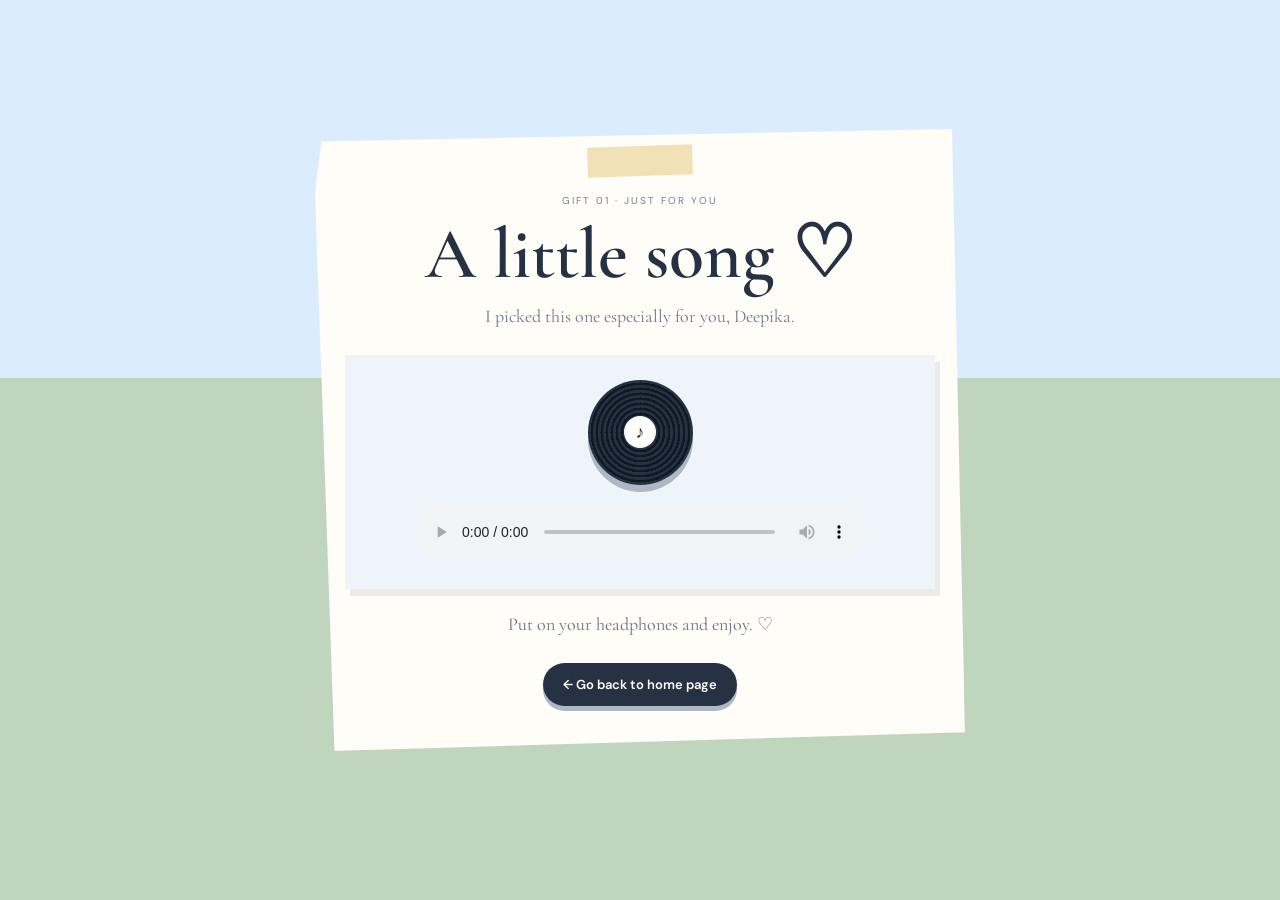
==== 1.gift.html @ 0632876a "Create Gift 01 music page" ====
<!DOCTYPE html>
<html lang="en">
<head>
  <meta charset="UTF-8">
  <meta name="viewport" content="width=device-width, initial-scale=1.0">
  <meta name="theme-color" content="#dcecff">
  <title>Gift 01 — A Little Song</title>
  <link rel="preconnect" href="https://fonts.googleapis.com">
  <link rel="preconnect" href="https://fonts.gstatic.com" crossorigin>
  <link href="https://fonts.googleapis.com/css2?family=Cormorant+Garamond:wght@500;600;700&family=DM+Sans:wght@400;500;600&display=swap" rel="stylesheet">
  <style>
    *{box-sizing:border-box}
    html,body{margin:0;min-height:100%;font-family:"DM Sans",sans-serif;color:#263243}
    body{background:linear-gradient(#dcecff 0 42%,#bfd5bd 42% 100%);padding:30px 18px 50px}
    .page{min-height:calc(100vh - 80px);display:grid;place-items:center}
    .paper{width:min(650px,94vw);padding:65px 30px 45px;text-align:center;background:#fffdf8;position:relative;box-shadow:12px 18px 0 rgba(67,79,92,.12),0 20px 42px rgba(52,70,92,.13);clip-path:polygon(1% 2%,98% 0,100% 97%,3% 100%,0 10%)}
    .tape{position:absolute;width:105px;height:30px;background:rgba(239,218,164,.78);top:17px;left:50%;transform:translateX(-50%) rotate(-2deg)}
    .eyebrow{font-size:10px;letter-spacing:.2em;text-transform:uppercase;color:#718095;margin:0 0 15px}
    h1{font:600 clamp(48px,8vw,72px)/.9 "Cormorant Garamond",serif;margin:0}
    .subtitle{font:18px "Cormorant Garamond",serif;color:#6d7888;margin:18px 0 28px}
    .player{background:#eef4fa;padding:25px 20px;box-shadow:5px 7px 0 rgba(67,79,92,.1)}
    .disc{width:105px;height:105px;border-radius:50%;margin:0 auto 20px;background:repeating-radial-gradient(circle,#263243 0 2px,#101821 3px 5px);box-shadow:0 7px 0 #aeb8c4;display:grid;place-items:center}
    .disc:after{content:"♪";width:32px;height:32px;border-radius:50%;display:grid;place-items:center;background:#fffdf8;color:#263243;font-size:18px}
    audio{width:100%;max-width:450px}
    .note{font:18px "Cormorant Garamond",serif;color:#657184;margin:24px 0 28px}
    .back{display:inline-block;color:#fff;text-decoration:none;background:#263243;padding:13px 20px;border-radius:999px;box-shadow:0 5px 0 #aeb8c4;font-size:13px;font-weight:600}
    .back:active{transform:translateY(2px);box-shadow:0 3px 0 #aeb8c4}
    @media(max-width:500px){body{padding:18px 12px 35px}.paper{padding:58px 18px 38px}.player{padding:22px 12px}.subtitle{font-size:17px}}
  </style>
</head>
<body>
  <main class="page">
    <section class="paper">
      <div class="tape"></div>
      <p class="eyebrow">Gift 01 · Just for you</p>
      <h1>A little song ♡</h1>
      <p class="subtitle">I picked this one especially for you, Deepika.</p>

      <div class="player">
        <div class="disc" aria-hidden="true"></div>
        <audio controls preload="metadata">
          <source src="assets/music.mp3" type="audio/mpeg">
          Your browser does not support audio playback.
        </audio>
      </div>

      <p class="note">Put on your headphones and enjoy. ♡</p>
      <a class="back" href="index.html">← Go back to home page</a>
    </section>
  </main>
</body>
</html>
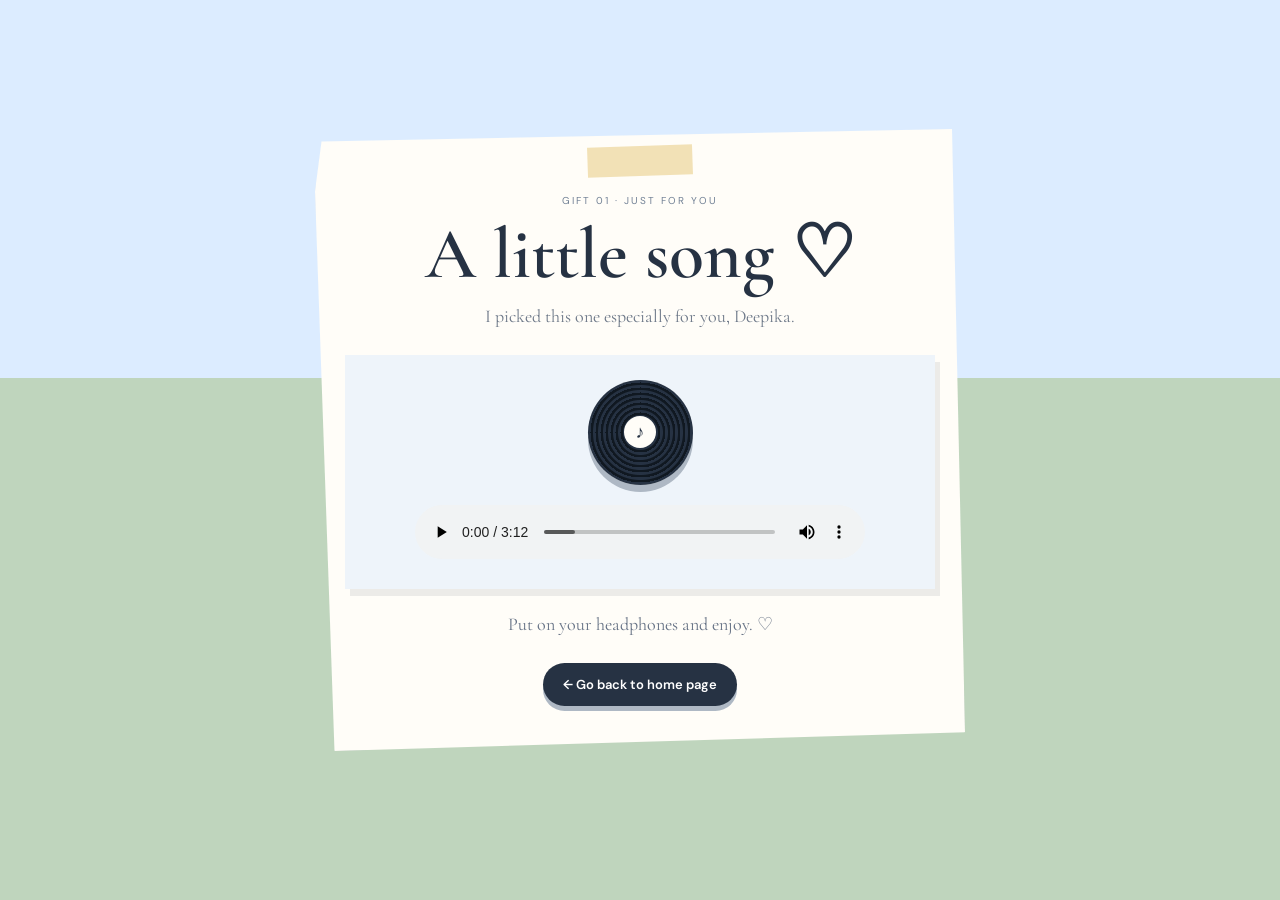
==== commit 1da07cce: "Change audio source to Aarzu_320.mp3 Updated audio source file for the player." ====
--- a/1.gift.html
+++ b/1.gift.html
@@ -33,13 +33,14 @@
     <section class="paper">
       <div class="tape"></div>
       <p class="eyebrow">Gift 01 · Just for you</p>
+    
       <h1>A little song ♡</h1>
       <p class="subtitle">I picked this one especially for you, Deepika.</p>
 
       <div class="player">
         <div class="disc" aria-hidden="true"></div>
         <audio controls preload="metadata">
-          <source src="assets/music.mp3" type="audio/mpeg">
+          <source src= "Aarzu_320(KoshalWorld.Com).mp3" type="audio/mpeg">
           Your browser does not support audio playback.
         </audio>
       </div>
@@ -49,4 +50,4 @@
     </section>
   </main>
 </body>
-</html>+</html>
